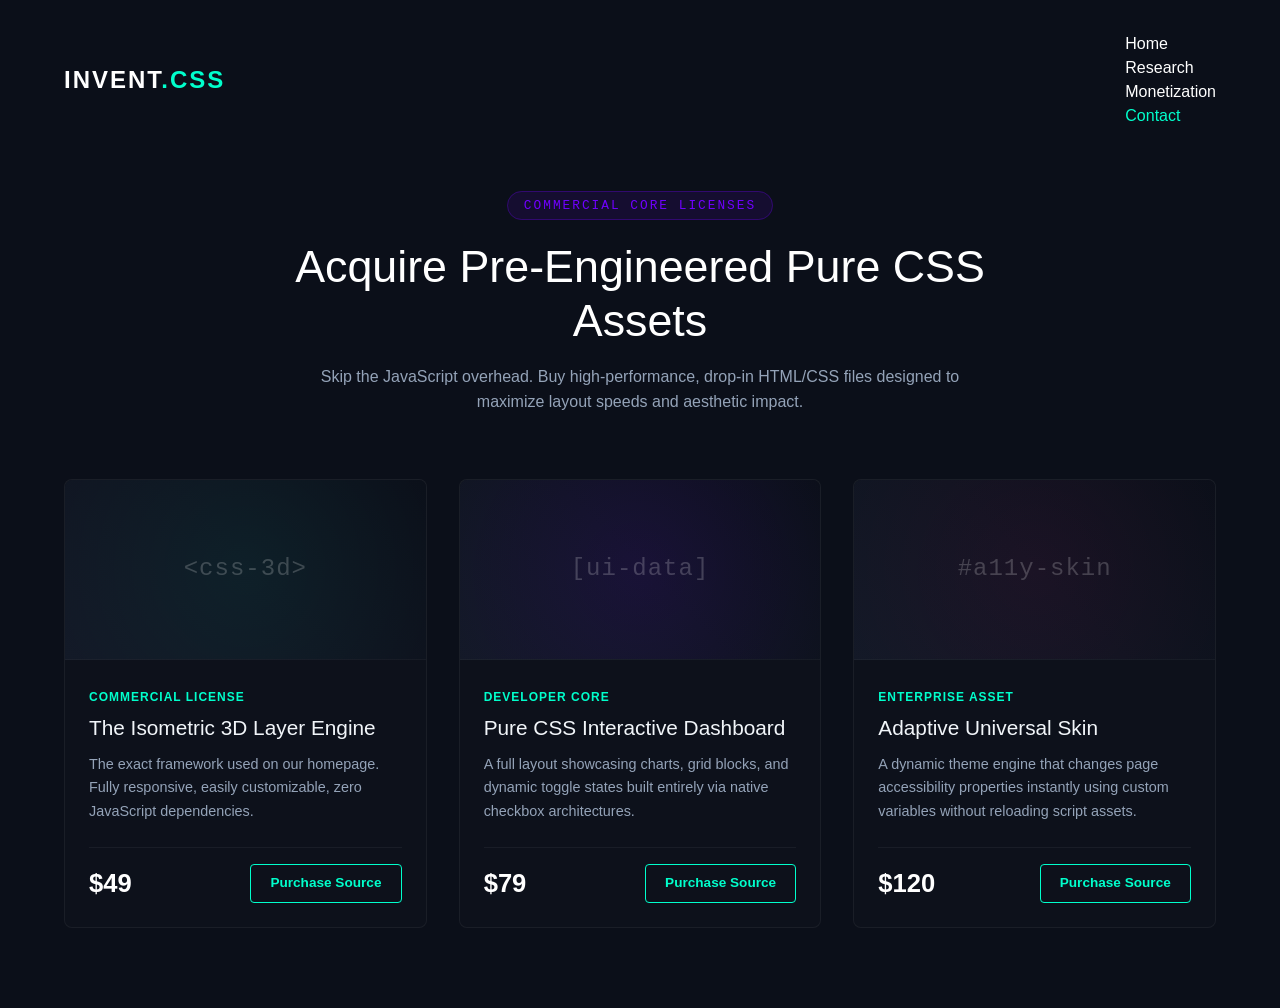
==== shop.html @ d4c8f6b2 "Add files via upload" ====
<!DOCTYPE html>
<html lang="en">
<head>
    <meta charset="UTF-8">
    <meta name="viewport" content="width=device-width, initial-scale=1.0">
    <link href="https://cdn.jsdelivr.net/npm/bootstrap@5.3.3/dist/css/bootstrap.min.css" rel="stylesheet">
    <title>Premium CSS Engine Shop</title>
    <link rel="stylesheet" href="style.css">
</head>
<body>

    <header class="navbar">
        <div class="logo">INVENT<span>.CSS</span></div>
        <nav>
           <a href="index.html" class="nav-link">Home</a>
                    <a href="research.html" class="nav-link">Research</a>
                    <a href="shop.html" class="nav-link">Monetization</a>
                    <a href="contact.html" class="nav-link active">Contact</a>
        </nav>
    </header>

    <main class="shop-container">
        <header class="shop-header">
            <span class="shop-tag">Commercial Core Licenses</span>
            <h1>Acquire Pre-Engineered Pure CSS Assets</h1>
            <p>Skip the JavaScript overhead. Buy high-performance, drop-in HTML/CSS files designed to maximize layout speeds and aesthetic impact.</p>
        </header>

        <section class="products-grid">
            
            <div class="product-card">
                <div class="product-preview-box">
                    <span class="matrix-code">&lt;css-3d&gt;</span>
                </div>
                <div class="product-info">
                    <span class="license-type">Commercial License</span>
                    <h3>The Isometric 3D Layer Engine</h3>
                    <p>The exact framework used on our homepage. Fully responsive, easily customizable, zero JavaScript dependencies.</p>
                    <div class="product-footer">
                        <span class="price">$49</span>
                        <a href="#buy" class="buy-btn">Purchase Source</a>
                    </div>
                </div>
            </div>

            <div class="product-card">
                <div class="product-preview-box spec-neon">
                    <span class="matrix-code">[ui-data]</span>
                </div>
                <div class="product-info">
                    <span class="license-type">Developer Core</span>
                    <h3>Pure CSS Interactive Dashboard</h3>
                    <p>A full layout showcasing charts, grid blocks, and dynamic toggle states built entirely via native checkbox architectures.</p>
                    <div class="product-footer">
                        <span class="price">$79</span>
                        <a href="#buy" class="buy-btn">Purchase Source</a>
                    </div>
                </div>
            </div>

            <div class="product-card">
                <div class="product-preview-box spec-purple">
                    <span class="matrix-code">#a11y-skin</span>
                </div>
                <div class="product-info">
                    <span class="license-type">Enterprise Asset</span>
                    <h3>Adaptive Universal Skin</h3>
                    <p>A dynamic theme engine that changes page accessibility properties instantly using custom variables without reloading script assets.</p>
                    <div class="product-footer">
                        <span class="price">$120</span>
                        <a href="#buy" class="buy-btn">Purchase Source</a>
                    </div>
                </div>
            </div>

        </section>
    </main>

</body>
</html>
---- style.css ----
/* --- Global Resets & Variables --- */
:root {
    --bg-color: #0b0f19;
    --text-color: #ffffff;
    --accent-color: #00ffcc;
    --secondary-accent: #7000ff;
    --card-bg: rgba(255, 255, 255, 0.05);
}

* {
    margin: 0;
    padding: 0;
    box-sizing: border-box;
    font-family: 'Segoe UI', Tahoma, Geneva, Verdana, sans-serif;
}

body {
    background-color: var(--bg-color);
    color: var(--text-color);
    overflow-x: hidden;
    min-height: 100vh;
}

/* --- Navigation --- */
.navbar {
    display: flex;
    justify-content: space-between;
    align-items: center;
    padding: 2rem 5%;
}

.logo {
    font-weight: 800;
    font-size: 1.5rem;
    letter-spacing: 2px;
}

.logo span {
    color: var(--accent-color);
}

nav a {
    color: #a0aec0;
    text-decoration: none;
    margin-left: 2rem;
    font-weight: 500;
    transition: color 0.3s;
}

nav a:hover, nav a.active {
    color: var(--accent-color);
}

/* --- Hero Layout --- */
.hero-container {
    display: grid;
    grid-template-columns: 1fr 1fr;
    align-items: center;
    padding: 4rem 5%;
    min-height: 80vh;
    gap: 2rem;
}

.hero-text h1 {
    font-size: 3.5rem;
    line-height: 1.2;
    margin-bottom: 1.5rem;
}

.highlight {
    color: transparent;
    -webkit-text-stroke: 1px var(--accent-color);
    text-shadow: 0 0 20px rgba(0, 255, 204, 0.2);
}

.hero-text p {
    color: #a0aec0;
    font-size: 1.1rem;
    line-height: 1.6;
    margin-bottom: 2.5rem;
    max-width: 500px;
}

/* --- Buttons --- */
.cta-buttons {
    display: flex;
    gap: 1.5rem;
}

.btn {
    padding: 0.8rem 2rem;
    border-radius: 4px;
    text-decoration: none;
    font-weight: 600;
    transition: all 0.3s ease;
}

.primary-btn {
    background-color: var(--accent-color);
    color: #000;
}

.primary-btn:hover {
    box-shadow: 0 0 25px var(--accent-color);
    transform: translateY(-2px);
}

.secondary-btn {
    border: 1px solid var(--secondary-accent);
    color: #fff;
}

.secondary-btn:hover {
    background: var(--secondary-accent);
    transform: translateY(-2px);
}

/* --- The 3D Isometric Invention Engine --- */
.hero-visual {
    display: flex;
    justify-content: center;
    align-items: center;
    /* Creates the 3D depth perspective environment */
    perspective: 1000px; 
}

.isometric-grid {
    position: relative;
    width: 400px;
    height: 400px;
    /* Tilts the entire world view into an isometric angle */
    transform: rotateX(60deg) rotateZ(-45deg);
    transform-style: preserve-3d;
}

/* Base Card Setup */
.iso-card {
    position: absolute;
    width: 220px;
    height: 220px;
    transform-style: preserve-3d;
    transition: transform 0.5s ease-out;
}

/* Staggering the cards in 3D space */
.layer-1 { top: 0; left: 0; z-index: 2; }
.layer-2 { bottom: 0; right: 0; z-index: 1; }

/* Extruding flat squares into 3D boxes using translations */
.card-face {
    position: absolute;
    width: 100%;
    height: 100%;
    background: rgba(112, 0, 255, 0.1);
    border: 1px solid rgba(255, 255, 255, 0.1);
}

.top {
    background: linear-gradient(135deg, rgba(255,255,255,0.05), rgba(255,255,255,0.01));
    backdrop-filter: blur(10px);
    transform: translateZ(40px); /* Lifts the top face up */
    border: 1px solid rgba(0, 255, 204, 0.3);
    padding: 1.5rem;
    display: flex;
    flex-direction: column;
    justify-content: flex-end;
}

.top h3 {
    font-size: 1.2rem;
    color: var(--accent-color);
    margin-bottom: 0.5rem;
}

.top p {
    font-size: 0.85rem;
    color: #cbd5e1;
}

/* Creating the side depth walls */
.left {
    transform: rotateY(-90deg) translateZ(0px);
    transform-origin: left;
    width: 40px; /* matches translateZ of top */
    background: #130030;
}

.front {
    transform: rotateX(-90deg) translateZ(-220px);
    transform-origin: bottom;
    height: 40px; /* matches translateZ of top */
    background: #260061;
}

/* --- The Pure CSS Animation Hover State --- */
/* When hovered, the card physically lifts higher along the Z-axis natively */
.iso-card:hover {
    transform: translateZ(30px);
}

.iso-card:hover .top {
    background: linear-gradient(135deg, rgba(0, 255, 204, 0.1), rgba(112, 0, 255, 0.2));
    border-color: var(--accent-color);
    box-shadow: 0 0 30px rgba(0, 255, 204, 0.2);
}
/* --- RESEARCH PAGE STYLES --- */
.research-container {
    display: grid;
    grid-template-columns: 250px 1fr;
    gap: 4rem;
    padding: 2rem 5% 5rem 5%;
    max-width: 1400px;
    margin: 0 auto;
}

/* Sidebar Navigation */
.paper-sidebar {
    position: sticky;
    top: 2rem;
    height: fit-content;
    background: rgba(255, 255, 255, 0.02);
    border: 1px solid rgba(255, 255, 255, 0.05);
    padding: 1.5rem;
    border-radius: 6px;
}

.paper-sidebar h3 {
    font-size: 0.9rem;
    text-transform: uppercase;
    letter-spacing: 1px;
    color: var(--accent-color);
    margin-bottom: 1rem;
}

.paper-sidebar ul {
    list-style: none;
}

.paper-sidebar li {
    margin-bottom: 0.8rem;
}

.paper-sidebar a {
    color: #cbd5e1;
    text-decoration: none;
    font-size: 0.9rem;
    transition: color 0.2s;
}

.paper-sidebar a:hover {
    color: var(--accent-color);
}

/* Paper Content Area */
.paper-body {
    max-width: 800px;
}

.paper-tag {
    font-size: 0.8rem;
    color: var(--accent-color);
    font-family: monospace;
    letter-spacing: 2px;
}

.paper-header h1 {
    font-size: 2.5rem;
    margin: 0.5rem 0 1rem 0;
    line-height: 1.3;
}

.author {
    color: #94a3b8;
    font-style: italic;
    font-size: 0.95rem;
}

.divider {
    border: 0;
    height: 1px;
    background: linear-gradient(to right, var(--accent-color), transparent);
    margin: 2rem 0;
}

.paper-section {
    margin-bottom: 3.5rem;
}

.paper-section h2 {
    font-size: 1.5rem;
    color: #f1f5f9;
    margin-bottom: 1rem;
}

.paper-section p {
    color: #94a3b8;
    line-height: 1.7;
    margin-bottom: 1.2rem;
}

.paper-section ul {
    margin-left: 1.5rem;
    margin-bottom: 1.2rem;
    color: #94a3b8;
}

.paper-section li {
    margin-bottom: 0.5rem;
    line-height: 1.6;
}

blockquote {
    border-left: 3px solid var(--secondary-accent);
    padding-left: 1.5rem;
    margin: 1.5rem 0;
    font-style: italic;
    color: #e2e8f0;
}

code {
    background: rgba(112, 0, 255, 0.15);
    color: #e2e8f0;
    padding: 0.2rem 0.4rem;
    border-radius: 4px;
    font-family: monospace;
    font-size: 0.9rem;
}

/* Research Comparison Table */
.research-table {
    width: 100%;
    border-collapse: collapse;
    margin-top: 1.5rem;
    background: rgba(255, 255, 255, 0.01);
}

.research-table th, .research-table td {
    padding: 1rem;
    text-align: left;
    border: 1px solid rgba(255, 255, 255, 0.05);
}

.research-table th {
    background: rgba(112, 0, 255, 0.1);
    color: var(--accent-color);
    font-weight: 600;
}

.research-table td {
    color: #94a3b8;
    font-size: 0.95rem;
}

/* Responsive adjust for smaller screens */
@media (max-width: 768px) {
    .research-container {
        grid-template-columns: 1fr;
    }
    .paper-sidebar {
        display: none; /* Hide sidebar map on mobile */
    }
}

/* --- SHOP / MONETIZATION PAGE STYLES --- */
.shop-container {
    padding: 2rem 5% 5rem 5%;
    max-width: 1400px;
    margin: 0 auto;
}

.shop-header {
    text-align: center;
    max-width: 700px;
    margin: 0 auto 4rem auto;
}

.shop-tag {
    font-size: 0.8rem;
    color: var(--secondary-accent);
    text-transform: uppercase;
    letter-spacing: 2px;
    font-family: monospace;
    background: rgba(112, 0, 255, 0.1);
    padding: 0.4rem 1rem;
    border-radius: 20px;
    border: 1px solid rgba(112, 0, 255, 0.3);
}

.shop-header h1 {
    font-size: 2.8rem;
    margin: 1.5rem 0 1rem 0;
    line-height: 1.2;
}

.shop-header p {
    color: #94a3b8;
    line-height: 1.6;
}

/* Products Grid Layout */
.products-grid {
    display: grid;
    grid-template-columns: repeat(auto-fit, minmax(320px, 1fr));
    gap: 2rem;
}

/* Individual Product Cards */
.product-card {
    background: rgba(255, 255, 255, 0.01);
    border: 1px solid rgba(255, 255, 255, 0.05);
    border-radius: 8px;
    overflow: hidden;
    transition: transform 0.3s ease, border-color 0.3s ease;
}

.product-card:hover {
    transform: translateY(-5px);
    border-color: rgba(0, 255, 204, 0.3);
}

/* Abstract visual representation of code */
.product-preview-box {
    height: 180px;
    background: linear-gradient(45deg, #131927, #0b0f19);
    display: flex;
    justify-content: center;
    align-items: center;
    border-bottom: 1px solid rgba(255, 255, 255, 0.05);
    position: relative;
    overflow: hidden;
}

.product-preview-box::before {
    content: '';
    position: absolute;
    width: 150%;
    height: 150%;
    background: radial-gradient(circle, rgba(0, 255, 204, 0.05) 0%, transparent 70%);
}

.spec-neon::before {
    background: radial-gradient(circle, rgba(112, 0, 255, 0.1) 0%, transparent 70%);
}

.spec-purple::before {
    background: radial-gradient(circle, rgba(255, 0, 128, 0.05) 0%, transparent 70%);
}

.matrix-code {
    font-family: monospace;
    font-size: 1.5rem;
    color: rgba(255, 255, 255, 0.2);
    letter-spacing: 1px;
    z-index: 1;
}

/* Details inside product card */
.product-info {
    padding: 1.5rem;
}

.license-type {
    font-size: 0.75rem;
    text-transform: uppercase;
    color: var(--accent-color);
    letter-spacing: 1px;
    font-weight: 600;
}

.product-info h3 {
    font-size: 1.3rem;
    margin: 0.5rem 0 0.8rem 0;
    color: #f1f5f9;
}

.product-info p {
    color: #94a3b8;
    font-size: 0.9rem;
    line-height: 1.6;
    height: 70px; /* Forces cards to have matching heights */
    overflow: hidden;
}

/* Footer layout inside product cards */
.product-footer {
    display: flex;
    justify-content: space-between;
    align-items: center;
    margin-top: 1.5rem;
    padding-top: 1rem;
    border-top: 1px solid rgba(255, 255, 255, 0.05);
}

.price {
    font-size: 1.6rem;
    font-weight: 700;
    color: #fff;
}

.buy-btn {
    background: transparent;
    border: 1px solid var(--accent-color);
    color: var(--accent-color);
    text-decoration: none;
    padding: 0.5rem 1.2rem;
    border-radius: 4px;
    font-size: 0.85rem;
    font-weight: 600;
    transition: all 0.2s ease;
}

.buy-btn:hover {
    background: var(--accent-color);
    color: #000;
    box-shadow: 0 0 15px rgba(0, 255, 204, 0.3);
}
/* --- WHATSAPP BUTTON STYLING --- */
.whatsapp-btn {
    background-color: #25d366;
    color: #ffffff;
    border: none;
    font-weight: 600;
    transition: all 0.3s ease;
}

.whatsapp-btn:hover {
    background-color: #20ba5a;
    color: #ffffff;
    box-shadow: 0 0 20px rgba(37, 211, 102, 0.4);
    transform: translateY(-2px);
}
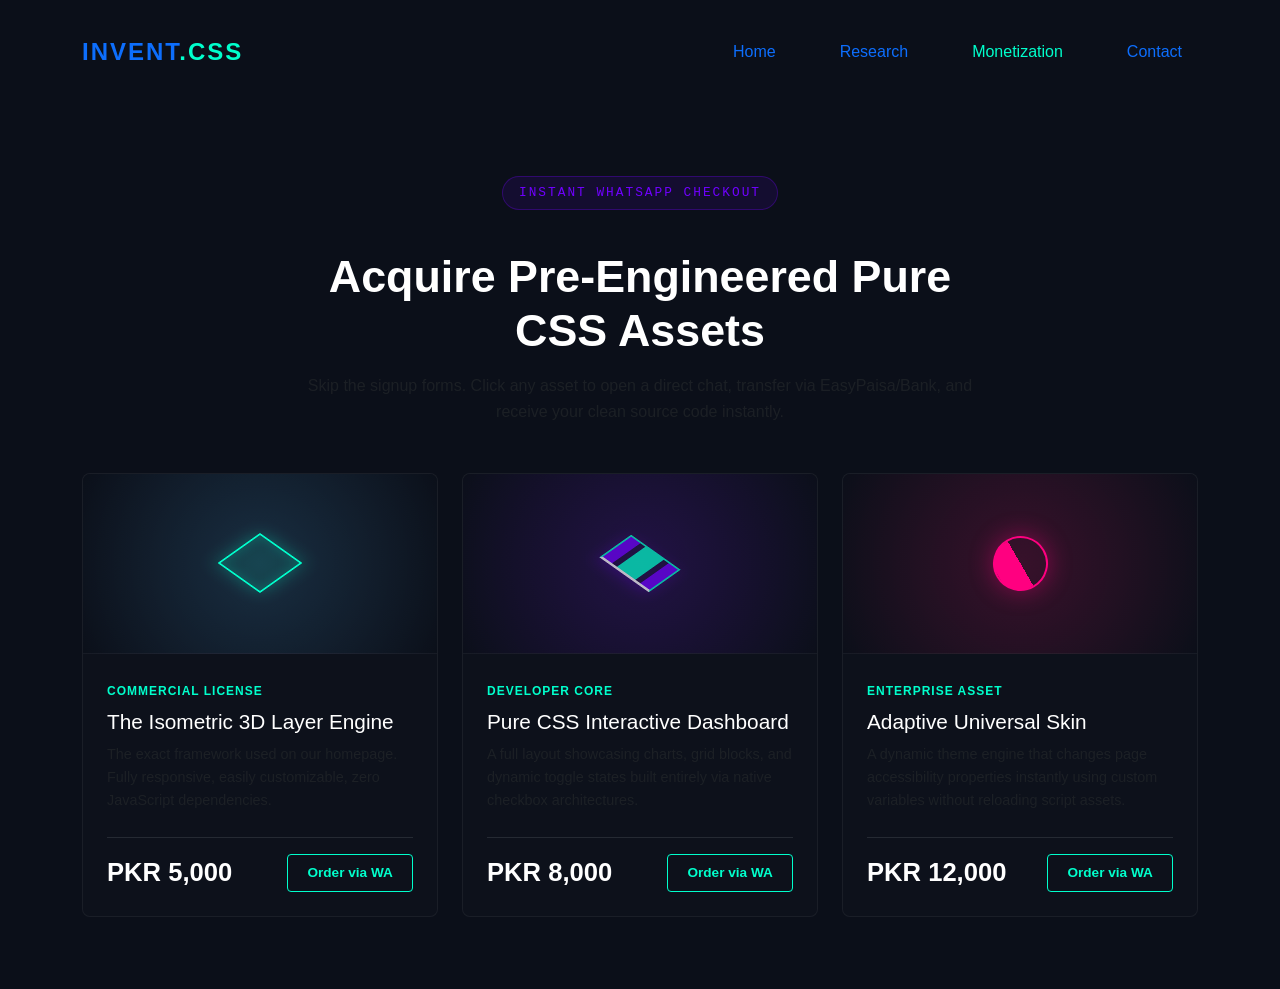
==== commit c63dc782: "Add files via upload" ====
--- a/shop.html
+++ b/shop.html
@@ -3,72 +3,85 @@
 <head>
     <meta charset="UTF-8">
     <meta name="viewport" content="width=device-width, initial-scale=1.0">
+    <title>Premium CSS Engine Shop</title>
     <link href="https://cdn.jsdelivr.net/npm/bootstrap@5.3.3/dist/css/bootstrap.min.css" rel="stylesheet">
-    <title>Premium CSS Engine Shop</title>
     <link rel="stylesheet" href="style.css">
 </head>
 <body>
 
-    <header class="navbar">
-        <div class="logo">INVENT<span>.CSS</span></div>
-        <nav>
-           <a href="index.html" class="nav-link">Home</a>
+    <header class="navbar navbar-expand-lg navbar-dark bg-transparent">
+        <div class="container">
+            <a class="logo text-decoration-none" href="index.html">INVENT<span>.CSS</span></a>
+            <div class="ms-auto">
+                <nav class="nav">
+                    <a href="index.html" class="nav-link">Home</a>
                     <a href="research.html" class="nav-link">Research</a>
-                    <a href="shop.html" class="nav-link">Monetization</a>
-                    <a href="contact.html" class="nav-link active">Contact</a>
-        </nav>
+                    <a href="shop.html" class="nav-link active">Monetization</a>
+                    <a href="contact.html" class="nav-link">Contact</a>
+                </nav>
+            </div>
+        </div>
     </header>
 
-    <main class="shop-container">
-        <header class="shop-header">
-            <span class="shop-tag">Commercial Core Licenses</span>
-            <h1>Acquire Pre-Engineered Pure CSS Assets</h1>
-            <p>Skip the JavaScript overhead. Buy high-performance, drop-in HTML/CSS files designed to maximize layout speeds and aesthetic impact.</p>
+    <main class="container my-5 py-4">
+        <header class="shop-header text-center max-width-700 mx-auto mb-5">
+            <span class="shop-tag d-inline-block mb-3">Instant WhatsApp Checkout</span>
+            <h1 class="display-5 fw-bold text-white mb-3">Acquire Pre-Engineered Pure CSS Assets</h1>
+            <p class="text-muted">Skip the signup forms. Click any asset to open a direct chat, transfer via EasyPaisa/Bank, and receive your clean source code instantly.</p>
         </header>
 
-        <section class="products-grid">
+        <section class="row g-4">
             
-            <div class="product-card">
-                <div class="product-preview-box">
-                    <span class="matrix-code">&lt;css-3d&gt;</span>
-                </div>
-                <div class="product-info">
-                    <span class="license-type">Commercial License</span>
-                    <h3>The Isometric 3D Layer Engine</h3>
-                    <p>The exact framework used on our homepage. Fully responsive, easily customizable, zero JavaScript dependencies.</p>
-                    <div class="product-footer">
-                        <span class="price">$49</span>
-                        <a href="#buy" class="buy-btn">Purchase Source</a>
+            <div class="col-md-4">
+                <div class="product-card h-100 d-flex flex-column justify-content-between">
+                    <div class="product-preview-box">
+                        <span class="matrix-code">&lt;css-3d&gt;</span>
+                    </div>
+                    <div class="product-info p-4">
+                        <span class="license-type">Commercial License</span>
+                        <h3 class="h5 my-2 text-white">The Isometric 3D Layer Engine</h3>
+                        <p class="text-muted small">The exact framework used on our homepage. Fully responsive, easily customizable, zero JavaScript dependencies.</p>
+                        <div class="product-footer d-flex justify-content-between align-items-center mt-4 pt-3 border-top border-secondary border-opacity-25">
+                            <span class="price h4 m-0 text-white">PKR 5,000</span>
+                            <a href="https://wa.me/923261937058?text=Hello!%20I%20want%20to%20purchase%20the%20Isometric%203D%20Layer%20Engine%20for%20PKR%205000." 
+                               target="_blank" class="buy-btn text-decoration-none">Order via WA</a>
+                        </div>
                     </div>
                 </div>
             </div>
 
-            <div class="product-card">
-                <div class="product-preview-box spec-neon">
-                    <span class="matrix-code">[ui-data]</span>
-                </div>
-                <div class="product-info">
-                    <span class="license-type">Developer Core</span>
-                    <h3>Pure CSS Interactive Dashboard</h3>
-                    <p>A full layout showcasing charts, grid blocks, and dynamic toggle states built entirely via native checkbox architectures.</p>
-                    <div class="product-footer">
-                        <span class="price">$79</span>
-                        <a href="#buy" class="buy-btn">Purchase Source</a>
+            <div class="col-md-4">
+                <div class="product-card h-100 d-flex flex-column justify-content-between">
+                    <div class="product-preview-box spec-neon">
+                        <span class="matrix-code">[ui-data]</span>
+                    </div>
+                    <div class="product-info p-4">
+                        <span class="license-type">Developer Core</span>
+                        <h3 class="h5 my-2 text-white">Pure CSS Interactive Dashboard</h3>
+                        <p class="text-muted small">A full layout showcasing charts, grid blocks, and dynamic toggle states built entirely via native checkbox architectures.</p>
+                        <div class="product-footer d-flex justify-content-between align-items-center mt-4 pt-3 border-top border-secondary border-opacity-25">
+                            <span class="price h4 m-0 text-white">PKR 8,000</span>
+                            <a href="https://wa.me/923261937058?text=Hello!%20I%20want%20to%20purchase%20the%20Pure%20CSS%20Interactive%20Dashboard%20for%20PKR%208000." 
+                               target="_blank" class="buy-btn text-decoration-none">Order via WA</a>
+                        </div>
                     </div>
                 </div>
             </div>
 
-            <div class="product-card">
-                <div class="product-preview-box spec-purple">
-                    <span class="matrix-code">#a11y-skin</span>
-                </div>
-                <div class="product-info">
-                    <span class="license-type">Enterprise Asset</span>
-                    <h3>Adaptive Universal Skin</h3>
-                    <p>A dynamic theme engine that changes page accessibility properties instantly using custom variables without reloading script assets.</p>
-                    <div class="product-footer">
-                        <span class="price">$120</span>
-                        <a href="#buy" class="buy-btn">Purchase Source</a>
+            <div class="col-md-4">
+                <div class="product-card h-100 d-flex flex-column justify-content-between">
+                    <div class="product-preview-box spec-purple">
+                        <span class="matrix-code">#a11y-skin</span>
+                    </div>
+                    <div class="product-info p-4">
+                        <span class="license-type">Enterprise Asset</span>
+                        <h3 class="h5 my-2 text-white">Adaptive Universal Skin</h3>
+                        <p class="text-muted small">A dynamic theme engine that changes page accessibility properties instantly using custom variables without reloading script assets.</p>
+                        <div class="product-footer d-flex justify-content-between align-items-center mt-4 pt-3 border-top border-secondary border-opacity-25">
+                            <span class="price h4 m-0 text-white">PKR 12,000</span>
+                            <a href="https://wa.me/923261937058?text=Hello!%20I%20want%20to%20purchase%20the%20Adaptive%20Universal%20Skin%20for%20PKR%2012000." 
+                               target="_blank" class="buy-btn text-decoration-none">Order via WA</a>
+                        </div>
                     </div>
                 </div>
             </div>
--- a/style.css
+++ b/style.css
@@ -528,4 +528,77 @@
     color: #ffffff;
     box-shadow: 0 0 20px rgba(37, 211, 102, 0.4);
     transform: translateY(-2px);
+}
+/* --- PREMIUM PRODUCT PREVIEW ARTWORK --- */
+
+/* 1. The Isometric 3D Engine Preview (<css-3d>) */
+.product-preview-box {
+    height: 180px;
+    background: radial-gradient(circle at center, #1a233a 0%, #0b0f19 100%);
+    display: flex;
+    justify-content: center;
+    align-items: center;
+    position: relative;
+    overflow: hidden;
+    border-bottom: 1px solid rgba(255, 255, 255, 0.05);
+}
+
+/* Creates a fake floating 3D wireframe cube inside the first box */
+.product-preview-box::after {
+    content: '';
+    width: 60px;
+    height: 60px;
+    background: rgba(0, 255, 204, 0.1);
+    border: 2px solid var(--accent-color);
+    transform: rotateX(45deg) rotateZ(45deg);
+    box-shadow: 0 0 20px rgba(0, 255, 204, 0.3),
+                inset 0 0 15px rgba(0, 255, 204, 0.2);
+    animation: floatCube 4s ease-in-out infinite;
+}
+
+/* 2. Pure CSS Interactive Dashboard Preview ([ui-data]) */
+.spec-neon {
+    background: radial-gradient(circle at center, #191430 0%, #0b0f19 100%);
+}
+
+/* Creates abstract neon dashboard bars/graphs using pure CSS lines */
+.spec-neon::after {
+    content: '';
+    width: 70px;
+    height: 45px;
+    background: linear-gradient(90deg, 
+        var(--secondary-accent) 0%, var(--secondary-accent) 20%, transparent 20%, 
+        transparent 30%, #00ffcc 30%, #00ffcc 70%, transparent 70%,
+        transparent 80%, var(--secondary-accent) 80%, var(--secondary-accent) 100%);
+    border-bottom: 3px solid #fff;
+    opacity: 0.7;
+    box-shadow: 0 5px 15px rgba(112, 0, 255, 0.3);
+}
+
+/* 3. Adaptive Universal Skin Preview (#a11y-skin) */
+.spec-purple {
+    background: radial-gradient(circle at center, #2d1226 0%, #0b0f19 100%);
+}
+
+/* Creates a split-contrast circle representing a 'UI Dark/Light Skin' switch */
+.spec-purple::after {
+    content: '';
+    width: 55px;
+    height: 55px;
+    border-radius: 50%;
+    background: linear-gradient(90deg, #ff0080 50%, transparent 50%);
+    border: 2px solid #ff0080;
+    box-shadow: 0 0 25px rgba(255, 0, 128, 0.4);
+    transform: rotate(-30deg);
+}
+
+/* Hide the old text placeholders so only our beautiful CSS artwork shows */
+.matrix-code {
+    display: none;
+}
+
+/* Floating animation for the 3D cube asset */
+@keyframes floatCube {
+    0%, 100% { transform: rotateX(45deg) rotateZ(45deg) translateY(0px); }
+    50% { transform: rotateX(45deg) rotateZ(45deg) translateY(-10px); }
 }
